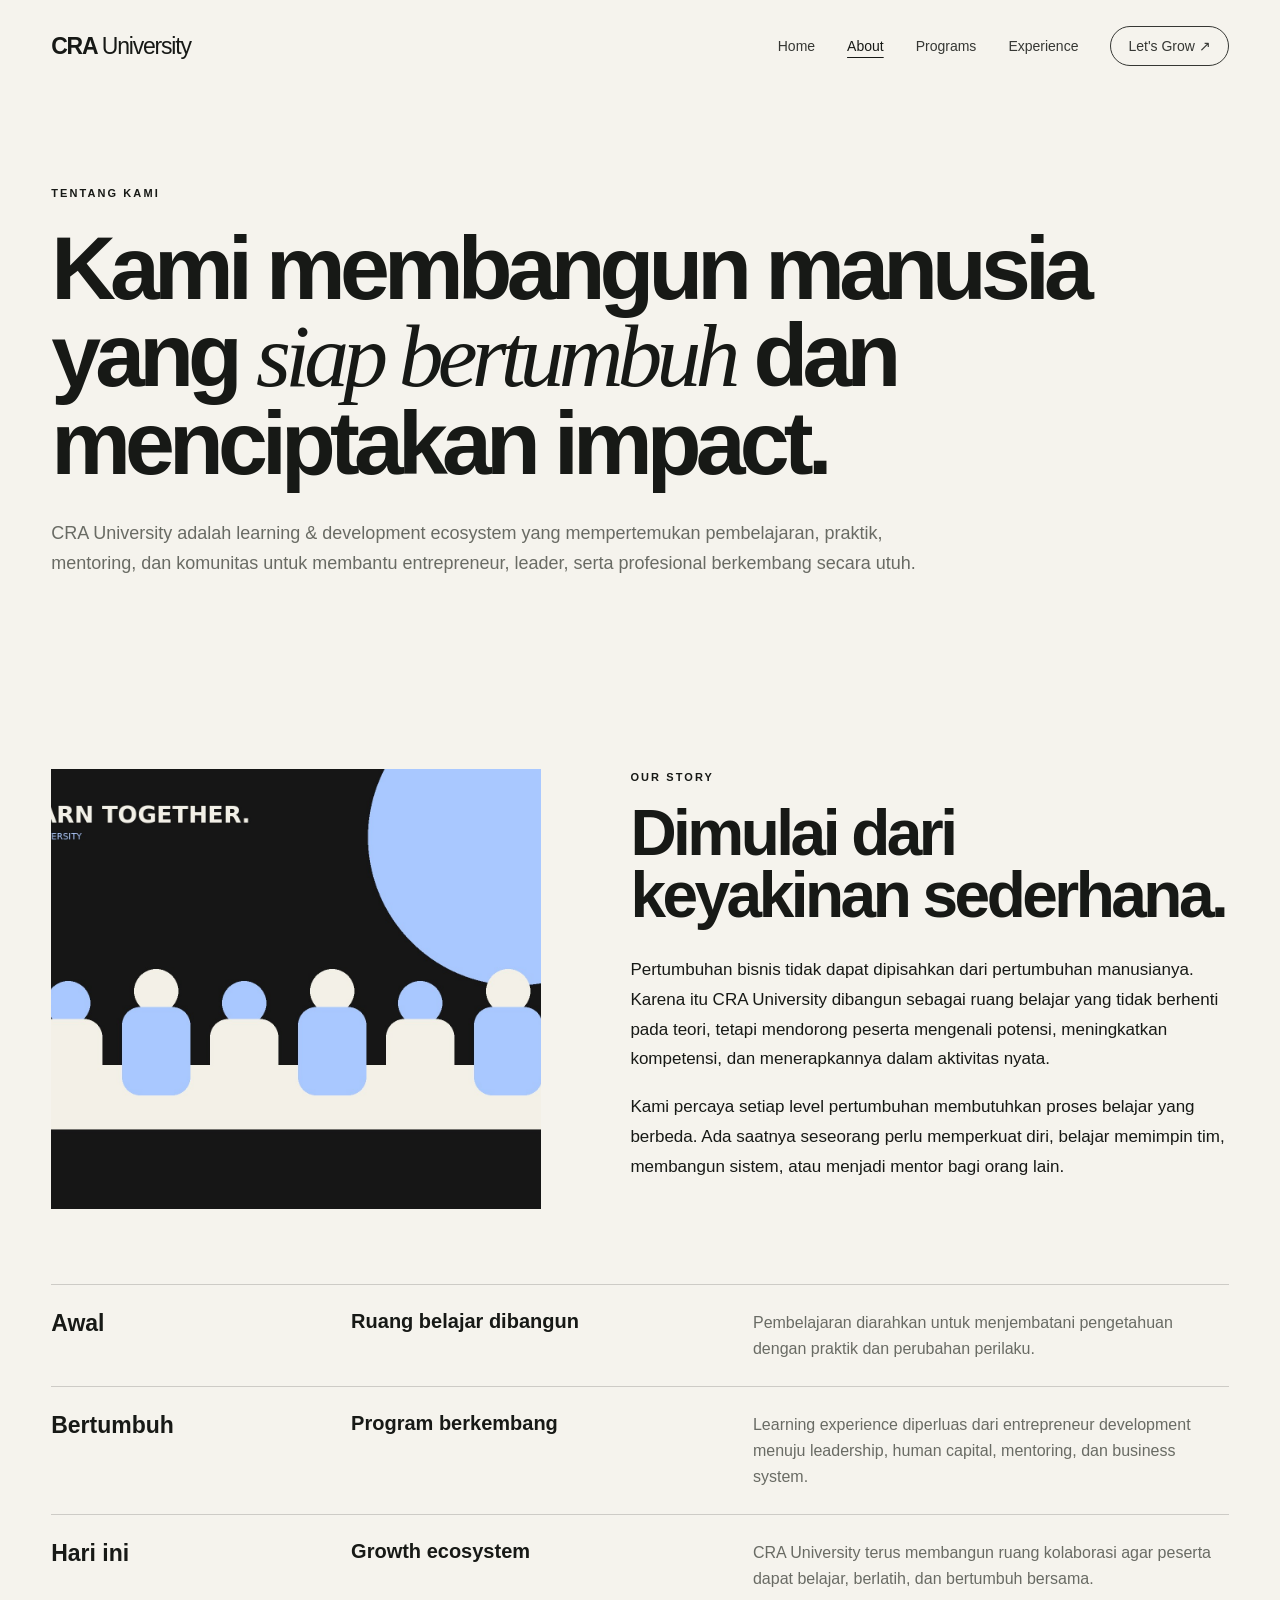
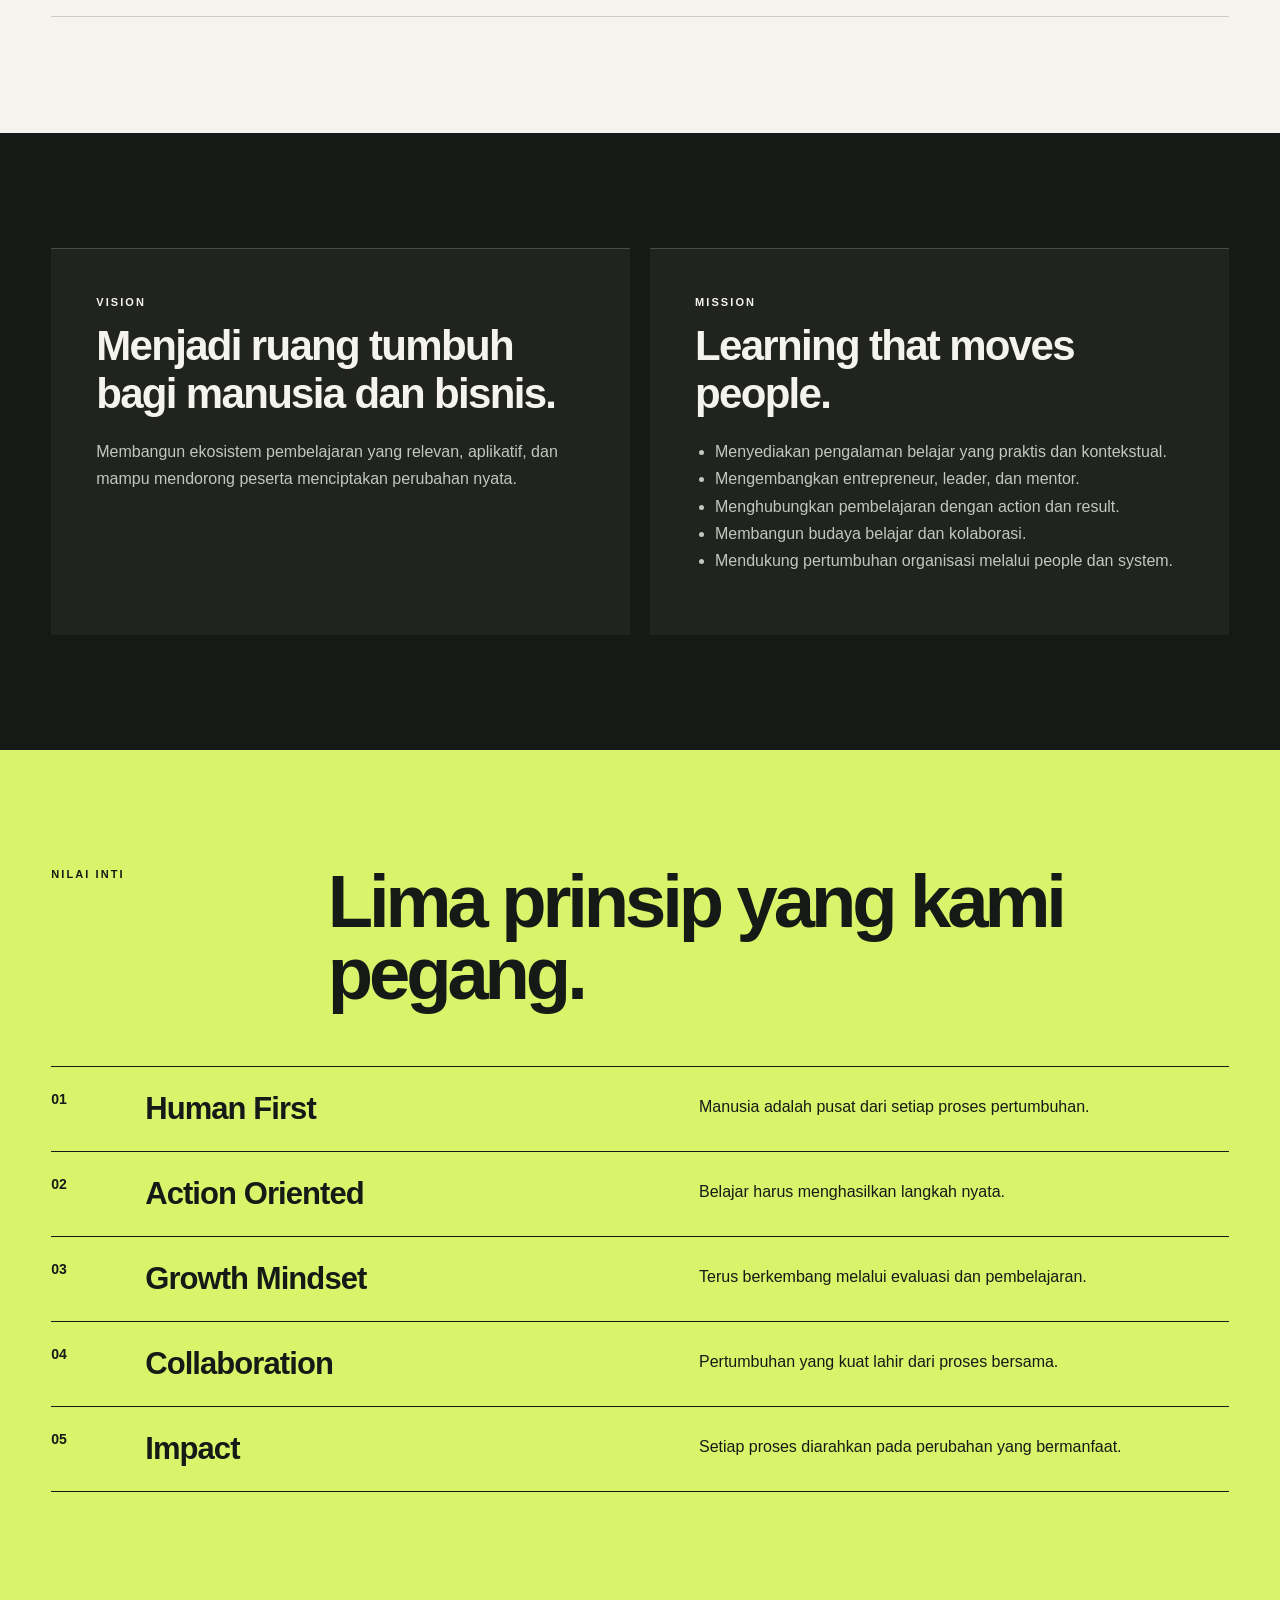
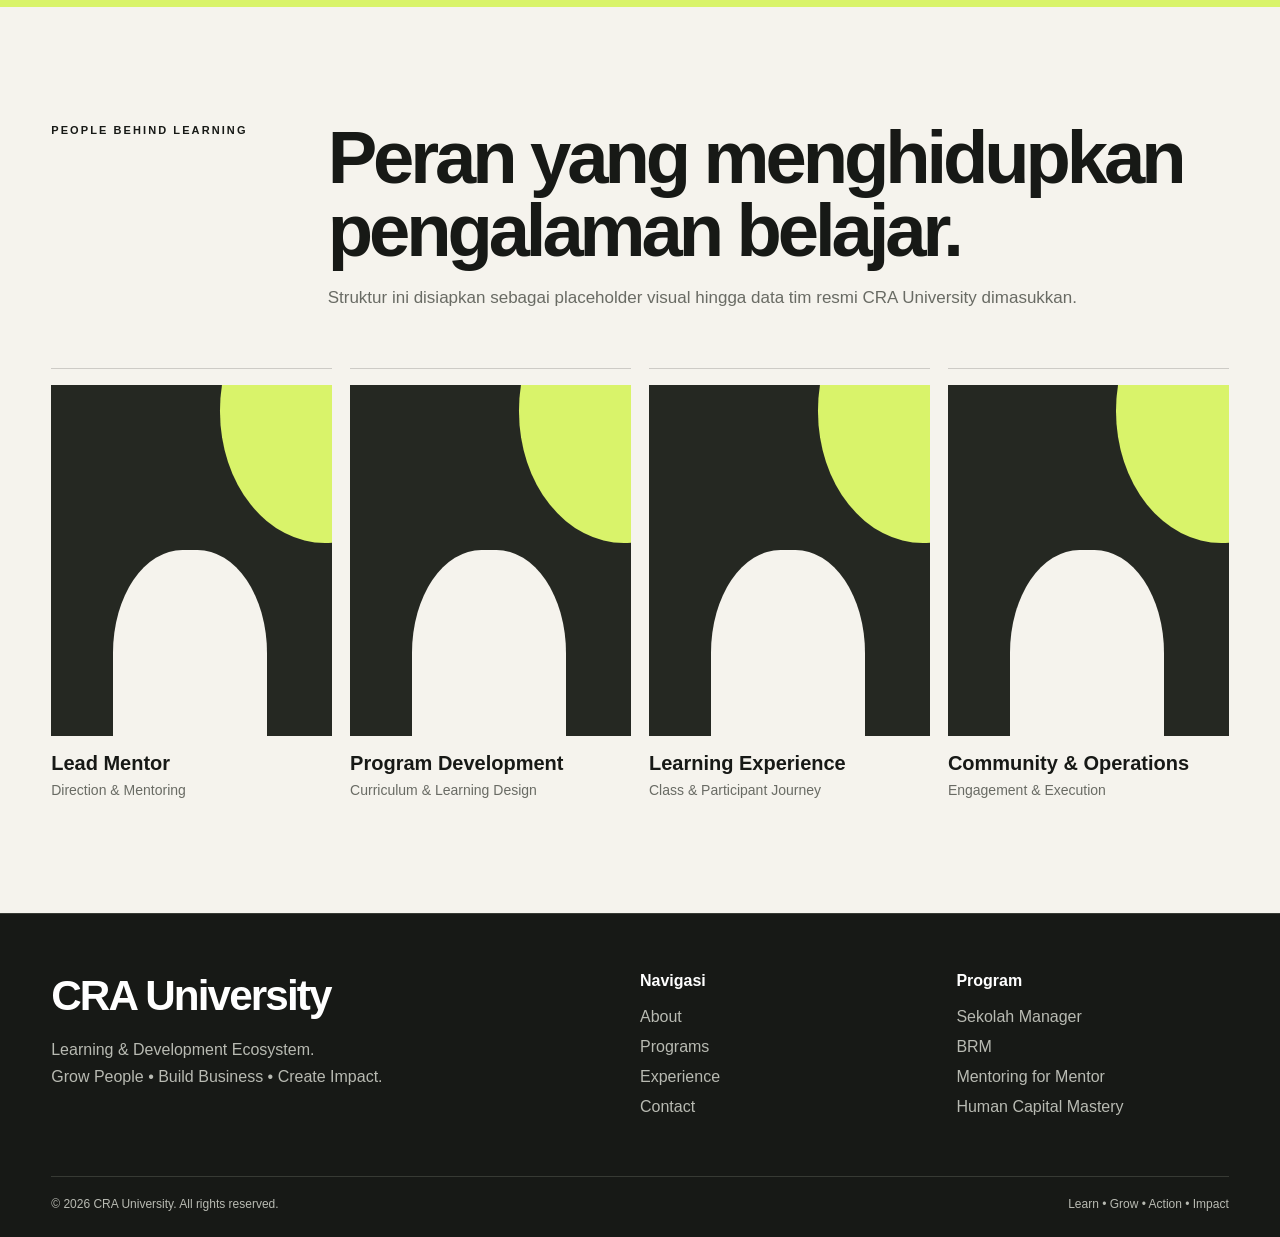
==== about.html @ 1aedbbca "first commit" ====
<!doctype html>
<html lang="id">
  <head>
    <meta charset="utf-8">
    <meta name="viewport" content="width=device-width, initial-scale=1">
    <meta name="description" content="Kenali CRA University, ekosistem pembelajaran dan pengembangan untuk manusia dan bisnis.">
    <meta name="theme-color" content="#f5f3ed">
    <title>About — CRA University</title>
    <link rel="stylesheet" href="css/style.css">
  </head>
  <body>
    <a class="skip-link" href="#main">Lewati ke konten</a>
    <nav class="site-nav dark-text" aria-label="Navigasi utama">
      <div class="wrap nav-inner">
        <a class="logo" href="index.html" aria-label="CRA University, beranda">CRA <span>University</span></a>
        <div class="nav-links" id="primary-navigation">
          <a href="index.html">Home</a>
          <a href="about.html" aria-current="page">About</a>
          <a href="services.html">Programs</a>
          <a href="portfolio.html">Experience</a>
          <a class="nav-cta" href="contact.html">Let's Grow ↗</a>
        </div>
        <button class="hamb" type="button" aria-label="Buka menu" aria-expanded="false" aria-controls="primary-navigation">☰</button>
      </div>
    </nav>

    <header class="page-hero">
      <div class="wrap">
        <div class="kicker">Tentang Kami</div>
        <h1>Kami membangun manusia yang <em>siap bertumbuh</em> dan menciptakan impact.</h1>
        <p>CRA University adalah learning &amp; development ecosystem yang mempertemukan pembelajaran, praktik, mentoring, dan komunitas untuk membantu entrepreneur, leader, serta profesional berkembang secara utuh.</p>
      </div>
    </header>

    <main id="main">
      <section class="section">
        <div class="wrap">
          <div class="story-grid reveal">
            <img src="assets/about-team.jpg" alt="Peserta CRA University belajar dan berkolaborasi" loading="lazy">
            <div class="copy">
              <div class="kicker">Our Story</div>
              <h2 class="display-title">Dimulai dari keyakinan sederhana.</h2>
              <p>Pertumbuhan bisnis tidak dapat dipisahkan dari pertumbuhan manusianya. Karena itu CRA University dibangun sebagai ruang belajar yang tidak berhenti pada teori, tetapi mendorong peserta mengenali potensi, meningkatkan kompetensi, dan menerapkannya dalam aktivitas nyata.</p>
              <p>Kami percaya setiap level pertumbuhan membutuhkan proses belajar yang berbeda. Ada saatnya seseorang perlu memperkuat diri, belajar memimpin tim, membangun sistem, atau menjadi mentor bagi orang lain.</p>
            </div>
          </div>

          <div class="timeline reveal">
            <div class="timeline-row">
              <strong>Awal</strong>
              <h3>Ruang belajar dibangun</h3>
              <p>Pembelajaran diarahkan untuk menjembatani pengetahuan dengan praktik dan perubahan perilaku.</p>
            </div>
            <div class="timeline-row">
              <strong>Bertumbuh</strong>
              <h3>Program berkembang</h3>
              <p>Learning experience diperluas dari entrepreneur development menuju leadership, human capital, mentoring, dan business system.</p>
            </div>
            <div class="timeline-row">
              <strong>Hari ini</strong>
              <h3>Growth ecosystem</h3>
              <p>CRA University terus membangun ruang kolaborasi agar peserta dapat belajar, berlatih, dan bertumbuh bersama.</p>
            </div>
          </div>
        </div>
      </section>

      <section class="section section-dark">
        <div class="wrap">
          <div class="vision-grid reveal">
            <article class="vision-box">
              <div class="kicker">Vision</div>
              <h3>Menjadi ruang tumbuh bagi manusia dan bisnis.</h3>
              <p>Membangun ekosistem pembelajaran yang relevan, aplikatif, dan mampu mendorong peserta menciptakan perubahan nyata.</p>
            </article>
            <article class="vision-box">
              <div class="kicker">Mission</div>
              <h3>Learning that moves people.</h3>
              <ul>
                <li>Menyediakan pengalaman belajar yang praktis dan kontekstual.</li>
                <li>Mengembangkan entrepreneur, leader, dan mentor.</li>
                <li>Menghubungkan pembelajaran dengan action dan result.</li>
                <li>Membangun budaya belajar dan kolaborasi.</li>
                <li>Mendukung pertumbuhan organisasi melalui people dan system.</li>
              </ul>
            </article>
          </div>
        </div>
      </section>

      <section class="section section-lime">
        <div class="wrap">
          <div class="section-head reveal">
            <div class="kicker">Nilai Inti</div>
            <div><h2>Lima prinsip yang kami pegang.</h2></div>
          </div>
          <div class="values-list reveal">
            <div class="value-row"><b>01</b><h3>Human First</h3><p>Manusia adalah pusat dari setiap proses pertumbuhan.</p></div>
            <div class="value-row"><b>02</b><h3>Action Oriented</h3><p>Belajar harus menghasilkan langkah nyata.</p></div>
            <div class="value-row"><b>03</b><h3>Growth Mindset</h3><p>Terus berkembang melalui evaluasi dan pembelajaran.</p></div>
            <div class="value-row"><b>04</b><h3>Collaboration</h3><p>Pertumbuhan yang kuat lahir dari proses bersama.</p></div>
            <div class="value-row"><b>05</b><h3>Impact</h3><p>Setiap proses diarahkan pada perubahan yang bermanfaat.</p></div>
          </div>
        </div>
      </section>

      <section class="section">
        <div class="wrap">
          <div class="section-head reveal">
            <div class="kicker">People Behind Learning</div>
            <div>
              <h2>Peran yang menghidupkan pengalaman belajar.</h2>
              <p>Struktur ini disiapkan sebagai placeholder visual hingga data tim resmi CRA University dimasukkan.</p>
            </div>
          </div>
          <div class="people-grid reveal">
            <article class="person"><div class="person-visual" aria-hidden="true"></div><h3>Lead Mentor</h3><p>Direction &amp; Mentoring</p></article>
            <article class="person"><div class="person-visual" aria-hidden="true"></div><h3>Program Development</h3><p>Curriculum &amp; Learning Design</p></article>
            <article class="person"><div class="person-visual" aria-hidden="true"></div><h3>Learning Experience</h3><p>Class &amp; Participant Journey</p></article>
            <article class="person"><div class="person-visual" aria-hidden="true"></div><h3>Community &amp; Operations</h3><p>Engagement &amp; Execution</p></article>
          </div>
        </div>
      </section>
    </main>

    <footer class="site-footer">
      <div class="wrap">
        <div class="footer-grid">
          <div><div class="footer-brand">CRA University</div><p>Learning &amp; Development Ecosystem.<br>Grow People • Build Business • Create Impact.</p></div>
          <div><div class="footer-title">Navigasi</div><a href="about.html">About</a><a href="services.html">Programs</a><a href="portfolio.html">Experience</a><a href="contact.html">Contact</a></div>
          <div><div class="footer-title">Program</div><a href="services.html">Sekolah Manager</a><a href="services.html">BRM</a><a href="services.html">Mentoring for Mentor</a><a href="services.html">Human Capital Mastery</a></div>
        </div>
        <div class="copyright"><span>© 2026 CRA University. All rights reserved.</span><span>Learn • Grow • Action • Impact</span></div>
      </div>
    </footer>
    <script src="js/script.js"></script>
  </body>
</html>
---- css/style.css ----
:root {
  color-scheme: light;
  --ink: #171916;
  --paper: #f5f3ed;
  --lime: #d9f36a;
  --muted: #696b64;
  --line: rgba(23, 25, 22, 0.18);
  --dark-line: rgba(255, 255, 255, 0.18);
  --content-width: 1400px;
}

* {
  box-sizing: border-box;
}

html {
  scroll-behavior: smooth;
}

body {
  margin: 0;
  overflow-x: hidden;
  background: var(--paper);
  color: var(--ink);
  font-family: Arial, Helvetica, sans-serif;
  -webkit-font-smoothing: antialiased;
}

body,
button,
input,
select,
textarea {
  font-family: Arial, Helvetica, sans-serif;
}

img {
  display: block;
  max-width: 100%;
}

a {
  color: inherit;
}

button,
a,
input,
select,
textarea {
  -webkit-tap-highlight-color: transparent;
}

a:focus-visible,
button:focus-visible,
input:focus-visible,
select:focus-visible,
textarea:focus-visible {
  outline: 3px solid #8a9e27;
  outline-offset: 4px;
}

.skip-link {
  position: fixed;
  z-index: 100;
  top: 12px;
  left: 12px;
  padding: 12px 16px;
  transform: translateY(-160%);
  border-radius: 4px;
  background: var(--lime);
  color: var(--ink);
  font-weight: 700;
}

.skip-link:focus {
  transform: translateY(0);
}

.wrap {
  width: min(92vw, var(--content-width));
  margin-inline: auto;
}

.site-nav {
  position: absolute;
  z-index: 50;
  inset: 0 0 auto;
  padding: 26px 0;
  color: #fff;
}

.site-nav.dark-text {
  color: var(--ink);
}

.nav-inner,
.nav-links {
  display: flex;
  align-items: center;
}

.nav-inner {
  justify-content: space-between;
  gap: 24px;
}

.logo {
  flex: 0 0 auto;
  font-size: 23px;
  font-weight: 800;
  letter-spacing: -1.2px;
  text-decoration: none;
}

.logo span {
  font-weight: 400;
}

.nav-links {
  gap: clamp(18px, 2.5vw, 34px);
  font-size: 14px;
}

.nav-links a {
  text-decoration: none;
  opacity: 0.86;
  transition: opacity 160ms ease;
}

.nav-links a:hover,
.nav-links a[aria-current="page"] {
  opacity: 1;
}

.nav-links a[aria-current="page"]:not(.nav-cta) {
  text-decoration: underline;
  text-underline-offset: 6px;
}

.nav-cta {
  padding: 11px 17px;
  border: 1px solid currentColor;
  border-radius: 999px;
}

.hamb {
  display: none;
  width: 44px;
  height: 44px;
  border: 1px solid currentColor;
  border-radius: 50%;
  background: transparent;
  color: inherit;
  font-size: 22px;
  cursor: pointer;
}

.hero {
  position: relative;
  display: flex;
  min-height: min(850px, 100svh);
  align-items: flex-end;
  overflow: hidden;
  background: #20231e;
  color: #fff;
}

.hero-bg {
  position: absolute;
  inset: 0;
  width: 100%;
  height: 100%;
  object-fit: cover;
  object-position: center;
}

.hero::after {
  position: absolute;
  inset: 0;
  background: linear-gradient(90deg, rgba(10, 12, 10, 0.78), rgba(10, 12, 10, 0.36) 58%, rgba(10, 12, 10, 0.1)),
    linear-gradient(0deg, rgba(10, 12, 10, 0.48), transparent 65%);
  content: "";
}

.hero-content {
  position: relative;
  z-index: 1;
  width: 100%;
  padding-inline: clamp(20px, 4vw, 64px);
  padding-block: 170px 72px;
}

.kicker {
  font-size: 11px;
  font-weight: 700;
  letter-spacing: 0.19em;
  line-height: 1.5;
  text-transform: uppercase;
}

.hero h1,
.page-hero h1 {
  max-width: 1120px;
  margin: 23px 0 30px;
  font-size: clamp(58px, 8.4vw, 124px);
  letter-spacing: -0.065em;
  line-height: 0.91;
}

.hero h1 em,
.page-hero h1 em,
.cta h2 em {
  font-family: Georgia, "Times New Roman", serif;
  font-weight: 400;
}

.hero-bottom {
  display: flex;
  align-items: flex-end;
  justify-content: space-between;
  gap: 42px;
}

.hero-bottom p {
  max-width: 590px;
  margin: 0;
  color: rgba(255, 255, 255, 0.84);
  font-size: 17px;
  line-height: 1.7;
}

.btns {
  display: flex;
  flex-wrap: wrap;
  gap: 11px;
}

.btn {
  display: inline-flex;
  min-height: 48px;
  align-items: center;
  justify-content: center;
  gap: 8px;
  padding: 12px 19px;
  border: 1px solid transparent;
  border-radius: 999px;
  font-size: 13px;
  font-weight: 700;
  text-decoration: none;
  transition: background 160ms ease, color 160ms ease, transform 160ms ease;
}

.btn:hover {
  transform: translateY(-2px);
}

.btn-light {
  background: var(--paper);
  color: var(--ink);
}

.btn-light:hover {
  background: var(--lime);
}

.btn-outline {
  border-color: currentColor;
  color: inherit;
}

.btn-outline:hover {
  background: rgba(255, 255, 255, 0.12);
}

.ticker {
  overflow: hidden;
  padding: 15px 0;
  background: var(--lime);
  font-weight: 800;
  letter-spacing: 0.03em;
  white-space: nowrap;
}

.ticker-track {
  display: inline-block;
  animation: ticker 32s linear infinite;
}

@keyframes ticker {
  to {
    transform: translateX(-50%);
  }
}

.section {
  padding-block: clamp(76px, 9vw, 120px);
}

.section-dark {
  background: var(--ink);
  color: var(--paper);
}

.section-lime {
  background: var(--lime);
}

.section-head {
  display: grid;
  grid-template-columns: minmax(170px, 0.6fr) minmax(0, 2.4fr);
  gap: clamp(24px, 4vw, 56px);
  margin-bottom: 55px;
}

.section-actions {
  margin-top: 32px;
}

.section-head h2,
.display-title {
  margin: 0;
  font-size: clamp(42px, 5.8vw, 78px);
  letter-spacing: -0.055em;
  line-height: 0.98;
}

.section-head p {
  max-width: 800px;
  margin: 16px 0 0;
  color: var(--muted);
  font-size: 17px;
  line-height: 1.7;
}

.section-dark .section-head p {
  color: #b8bab2;
}

.stats-grid {
  display: grid;
  grid-template-columns: 1.2fr repeat(4, 1fr);
  border-top: 1px solid var(--line);
}

.stat {
  min-height: 142px;
  padding: 25px 18px 12px 0;
  border-right: 1px solid var(--line);
}

.stat:not(:first-child) {
  padding-left: 22px;
}

.stat:last-child {
  border-right: 0;
}

.stat strong {
  font-size: clamp(38px, 4.4vw, 58px);
  letter-spacing: -0.06em;
}

.stat small {
  display: block;
  margin-top: 12px;
  font-size: 10px;
  letter-spacing: 0.12em;
  line-height: 1.5;
  text-transform: uppercase;
}

.quote {
  padding-block: clamp(78px, 10vw, 130px);
}

.quote blockquote {
  max-width: 1120px;
  margin: 0;
  font-size: clamp(35px, 5vw, 72px);
  letter-spacing: -0.045em;
  line-height: 1.05;
}

.quote cite {
  display: block;
  margin-top: 25px;
  color: var(--muted);
  font-size: 14px;
  font-style: normal;
}

.service-list {
  border-top: 1px solid var(--dark-line);
}

.service-row {
  display: grid;
  grid-template-columns: 60px minmax(230px, 1.3fr) minmax(220px, 1fr) 38px;
  align-items: center;
  gap: 20px;
  padding: 25px 0;
  border-bottom: 1px solid var(--dark-line);
  transition: padding 180ms ease, background 180ms ease;
}

.service-row:hover {
  padding-inline: 12px;
  background: rgba(255, 255, 255, 0.035);
}

.service-row .num,
.service-row p {
  color: #a9aaa3;
}

.service-row h3 {
  margin: 0;
  font-size: clamp(19px, 2.2vw, 27px);
  letter-spacing: -0.025em;
}

.service-row p {
  margin: 0;
  font-size: 14px;
  line-height: 1.6;
}

.arrow {
  justify-self: end;
  font-size: 24px;
}

.card-grid,
.portfolio-grid {
  display: grid;
  grid-template-columns: repeat(3, minmax(0, 1fr));
  gap: 20px;
}

.portfolio-grid {
  display: flex;
  flex-wrap: wrap;
  justify-content: center;
}

.portfolio-grid .portfolio-item {
  flex: 0 1 calc((100% - 40px) / 3);
}

.project-card {
  position: relative;
  min-height: 420px;
  aspect-ratio: 0.82;
  overflow: hidden;
  background: #292d27;
  color: #fff;
  text-decoration: none;
}

.project-card img {
  width: 100%;
  height: 100%;
  object-fit: cover;
  transition: transform 500ms ease;
}

.project-card:hover img {
  transform: scale(1.045);
}

.project-card::after {
  position: absolute;
  inset: 0;
  background: linear-gradient(transparent 40%, rgba(0, 0, 0, 0.78));
  content: "";
}

.card-copy {
  position: absolute;
  z-index: 1;
  right: 24px;
  bottom: 25px;
  left: 24px;
}

.card-copy small {
  letter-spacing: 0.13em;
  text-transform: uppercase;
}

.card-copy h3 {
  margin: 8px 0 0;
  font-size: clamp(23px, 2.5vw, 30px);
  letter-spacing: -0.03em;
}

.values-list {
  border-top: 1px solid currentColor;
}

.value-row {
  display: grid;
  grid-template-columns: 70px 1fr 1fr;
  gap: 24px;
  padding: 24px 0;
  border-bottom: 1px solid currentColor;
}

.value-row b {
  font-size: 14px;
}

.value-row h3 {
  margin: 0;
  font-size: clamp(22px, 2.6vw, 31px);
  letter-spacing: -0.03em;
}

.value-row p {
  margin: 3px 0 0;
  line-height: 1.6;
}

.cta {
  padding-block: clamp(85px, 10vw, 130px);
  background: var(--ink);
  color: #fff;
}

.cta h2 {
  margin: 17px 0 42px;
  font-size: clamp(60px, 9vw, 130px);
  letter-spacing: -0.065em;
  line-height: 0.87;
}

.site-footer {
  padding: 58px 0 26px;
  border-top: 1px solid #373a34;
  background: var(--ink);
  color: #b8bab2;
}

.footer-grid {
  display: grid;
  grid-template-columns: 2fr 1fr 1fr;
  gap: 44px;
}

.footer-brand {
  color: #fff;
  font-size: clamp(30px, 3.3vw, 43px);
  font-weight: 800;
  letter-spacing: -0.045em;
}

.footer-grid p {
  line-height: 1.7;
}

.site-footer a {
  display: block;
  width: fit-content;
  margin: 12px 0;
  text-decoration: none;
}

.site-footer a:hover {
  color: #fff;
}

.footer-title {
  margin-bottom: 18px;
  color: #fff;
  font-weight: 700;
}

.copyright {
  display: flex;
  justify-content: space-between;
  gap: 20px;
  margin-top: 48px;
  padding-top: 20px;
  border-top: 1px solid #373a34;
  font-size: 12px;
}

.page-hero {
  padding: 185px 0 75px;
  background: var(--paper);
}

.page-hero h1 {
  max-width: 1180px;
  color: var(--ink);
  font-size: clamp(52px, 7vw, 98px);
  line-height: 0.98;
}

.page-hero p {
  max-width: 900px;
  margin: 0;
  color: var(--muted);
  font-size: 18px;
  line-height: 1.7;
}

.story-grid {
  display: grid;
  grid-template-columns: minmax(0, 0.9fr) minmax(0, 1.1fr);
  align-items: stretch;
  gap: clamp(38px, 7vw, 90px);
}

.story-grid img {
  width: 100%;
  height: 100%;
  min-height: 440px;
  max-height: 620px;
  object-fit: cover;
}

.story-grid .copy .display-title {
  margin: 16px 0 28px;
  font-size: clamp(38px, 5vw, 64px);
}

.story-grid .copy p {
  margin: 0 0 18px;
  font-size: 17px;
  line-height: 1.75;
}

.timeline {
  margin-top: 75px;
  border-top: 1px solid var(--line);
}

.timeline-row {
  display: grid;
  grid-template-columns: 0.8fr 1.1fr 1.4fr;
  gap: 28px;
  padding: 25px 0;
  border-bottom: 1px solid var(--line);
}

.timeline-row strong {
  font-size: 23px;
}

.timeline-row h3 {
  margin: 0;
  font-size: 20px;
}

.timeline-row p {
  margin: 0;
  color: var(--muted);
  line-height: 1.6;
}

.vision-grid {
  display: grid;
  grid-template-columns: repeat(2, minmax(0, 1fr));
  gap: 20px;
}

.vision-box {
  padding: clamp(28px, 4vw, 45px);
  border-top: 1px solid var(--dark-line);
  background: #20231e;
}

.vision-box h3 {
  margin: 12px 0 20px;
  font-size: clamp(29px, 3.4vw, 42px);
  letter-spacing: -0.04em;
}

.vision-box p,
.vision-box li {
  color: #c4c7be;
  font-size: 16px;
  line-height: 1.7;
}

.vision-box ul {
  padding-left: 20px;
}

.people-grid {
  display: grid;
  grid-template-columns: repeat(4, minmax(0, 1fr));
  gap: 18px;
}

.person {
  padding-top: 16px;
  border-top: 1px solid var(--line);
}

.person-visual {
  position: relative;
  overflow: hidden;
  aspect-ratio: 4 / 5;
  margin-bottom: 16px;
  background: #252822;
}

.person-visual::before {
  position: absolute;
  top: -30%;
  right: -35%;
  width: 75%;
  height: 75%;
  border-radius: 50%;
  background: var(--lime);
  content: "";
}

.person-visual::after {
  position: absolute;
  bottom: -12%;
  left: 22%;
  width: 55%;
  height: 65%;
  border-radius: 45% 45% 10% 10%;
  background: var(--paper);
  content: "";
}

.person h3 {
  margin: 0 0 7px;
  font-size: 20px;
}

.person p {
  margin: 0;
  color: var(--muted);
  font-size: 14px;
}

.service-detail-list {
  border-top: 1px solid var(--line);
}

.service-detail {
  display: grid;
  grid-template-columns: 82px minmax(0, 1fr) minmax(0, 1.1fr);
  gap: 26px;
  padding: 42px 0;
  border-bottom: 1px solid var(--line);
}

.service-detail .index {
  color: var(--muted);
  font-size: 13px;
}

.service-detail h2 {
  margin: 0;
  font-size: clamp(27px, 3.5vw, 42px);
  letter-spacing: -0.04em;
  line-height: 1.05;
}

.service-detail p {
  margin: 0 0 18px;
  color: var(--muted);
  font-size: 16px;
  line-height: 1.7;
}

.tags {
  display: flex;
  flex-wrap: wrap;
  gap: 7px;
}

.tag {
  padding: 7px 10px;
  border: 1px solid var(--line);
  border-radius: 999px;
  font-size: 10px;
  letter-spacing: 0.08em;
  text-transform: uppercase;
}

.process-grid {
  display: grid;
  grid-template-columns: repeat(4, minmax(0, 1fr));
  border-top: 1px solid var(--dark-line);
}

.process {
  padding: 26px 22px 28px 0;
  border-right: 1px solid var(--dark-line);
}

.process:not(:first-child) {
  padding-left: 22px;
}

.process:last-child {
  border-right: 0;
}

.process strong {
  font-size: 38px;
  letter-spacing: -0.06em;
}

.process h3 {
  margin: 18px 0 8px;
  font-size: 22px;
}

.process p {
  margin: 0;
  color: #b8bab2;
  line-height: 1.6;
}

.filters {
  display: flex;
  flex-wrap: wrap;
  gap: 9px;
  margin: 0 0 38px;
}

.filter-btn {
  padding: 10px 15px;
  border: 1px solid var(--line);
  border-radius: 999px;
  background: transparent;
  color: var(--ink);
  cursor: pointer;
  font-size: 13px;
  transition: background 150ms ease, color 150ms ease;
}

.filter-btn:hover,
.filter-btn.active {
  background: var(--ink);
  color: #fff;
}

.portfolio-item {
  min-width: 0;
  margin-bottom: 0;
}

.portfolio-item[hidden] {
  display: none;
}

.portfolio-item img {
  width: 100%;
  aspect-ratio: 4 / 3;
  object-fit: cover;
}

.portfolio-item .meta {
  margin: 13px 0 7px;
  color: var(--muted);
  font-size: 10px;
  letter-spacing: 0.13em;
  text-transform: uppercase;
}

.portfolio-item h2,
.portfolio-item h3 {
  margin: 0;
  font-size: 22px;
  letter-spacing: -0.025em;
}

.portfolio-item p {
  margin: 7px 0 0;
  color: var(--muted);
  font-size: 14px;
}

.contact-grid {
  display: grid;
  grid-template-columns: minmax(0, 0.85fr) minmax(0, 1.15fr);
  align-items: start;
  gap: clamp(38px, 7vw, 85px);
}

.contact-grid > div > .display-title {
  margin: 16px 0 32px;
  font-size: clamp(38px, 5vw, 64px);
}

.contact-info {
  border-top: 1px solid var(--line);
}

.info-row {
  padding: 20px 0;
  border-bottom: 1px solid var(--line);
}

.info-row h3 {
  margin: 0 0 7px;
  font-size: 11px;
  font-weight: 700;
  letter-spacing: 0.12em;
  text-transform: uppercase;
}

.info-row h4 {
  margin: 0 0 7px;
  font-size: 11px;
  letter-spacing: 0.12em;
  text-transform: uppercase;
}

.info-row p {
  margin: 0;
  font-size: 17px;
  line-height: 1.55;
}

.info-row small {
  color: var(--muted);
  font-size: 13px;
}

.form {
  padding: clamp(24px, 4vw, 38px);
  background: #ebe9e1;
}

.form h2,
.form h3 {
  margin: 12px 0 28px;
  font-size: clamp(25px, 3vw, 34px);
  letter-spacing: -0.035em;
}

.field {
  margin-bottom: 19px;
}

.field label {
  display: block;
  margin-bottom: 7px;
  font-size: 10px;
  font-weight: 700;
  letter-spacing: 0.12em;
  text-transform: uppercase;
}

.field input,
.field select,
.field textarea {
  width: 100%;
  min-height: 44px;
  padding: 11px 0;
  border: 0;
  border-bottom: 1px solid #9b9d95;
  border-radius: 0;
  background: transparent;
  color: var(--ink);
  font: inherit;
}

.field input::placeholder,
.field textarea::placeholder {
  color: #777970;
}

.field textarea {
  min-height: 105px;
  resize: vertical;
}

.form button[type="submit"] {
  min-height: 46px;
  padding: 12px 19px;
  border: 0;
  border-radius: 999px;
  background: var(--ink);
  color: #fff;
  font-weight: 700;
  cursor: pointer;
}

.form button[type="submit"]:hover {
  background: #343830;
}

.notice {
  margin-top: 14px;
  color: var(--muted);
  font-size: 13px;
  line-height: 1.5;
}

.reveal {
  transform: translateY(20px);
  transition: opacity 650ms ease, transform 650ms ease;
}

.js .reveal {
  opacity: 0;
}

.js .reveal.on {
  opacity: 1;
  transform: none;
}

@media (max-width: 900px) {
  .wrap {
    width: min(88vw, var(--content-width));
  }

  .site-nav {
    position: fixed;
    top: 0;
    right: 0;
    left: 0;
    z-index: 60;
    padding: 14px 0;
    background: rgba(22, 24, 21, 0.38);
    backdrop-filter: blur(10px);
    -webkit-backdrop-filter: blur(10px);
  }

  .site-nav.dark-text {
    background: rgba(245, 243, 237, 0.8);
  }

  .nav-links {
    gap: 18px;
    transition: opacity 180ms ease, transform 180ms ease;
  }

  .nav-links a:not(.nav-cta) {
    display: none;
  }

  .hamb {
    display: block;
  }

  body:not(.menu-open) .nav-links {
    opacity: 0;
    pointer-events: none;
  }

  body.menu-open {
    overflow: hidden;
  }

  body.menu-open .nav-links {
    position: fixed;
    z-index: 80;
    inset: 0;
    display: flex;
    flex-direction: column;
    align-items: flex-start;
    justify-content: center;
    gap: 22px;
    padding: 10vw;
    background: rgba(15, 17, 14, 0.98);
    color: #fff;
    font-size: clamp(26px, 6vw, 38px);
    opacity: 1;
    transform: translateY(0);
  }

  body.menu-open .nav-links a {
    display: block;
  }

  body.menu-open .nav-cta {
    display: inline-flex;
    font-size: 15px;
  }

  body.menu-open .hamb {
    position: fixed;
    z-index: 90;
    top: 16px;
    right: 6vw;
    border-color: rgba(255, 255, 255, 0.55);
    color: #fff;
  }

  .hero {
    min-height: 760px;
    min-height: min(800px, 100svh);
  }

  .hero-bottom,
  .story-grid,
  .contact-grid {
    grid-template-columns: 1fr;
  }

  .hero-bottom {
    display: grid;
    gap: 24px;
  }

  .section-head {
    grid-template-columns: 1fr;
    gap: 17px;
    margin-bottom: 40px;
  }

  .stats-grid {
    grid-template-columns: repeat(4, minmax(0, 1fr));
  }

  .stat:first-child {
    grid-column: 1 / -1;
    min-height: auto;
    border-right: 0;
  }

  .stat:nth-child(2) {
    padding-left: 0;
  }

  .service-row {
    grid-template-columns: 42px minmax(0, 1fr) 30px;
    gap: 12px;
  }

  .service-row p {
    display: none;
  }

  .card-grid,
  .portfolio-grid {
    grid-template-columns: repeat(2, minmax(0, 1fr));
  }

  .portfolio-grid .portfolio-item {
    flex-basis: calc((100% - 20px) / 2);
  }

  .project-card {
    min-height: 340px;
  }

  .value-row {
    grid-template-columns: 42px minmax(0, 1fr);
    gap: 15px;
  }

  .value-row p {
    grid-column: 2;
  }

  .story-grid {
    display: grid;
    gap: 34px;
  }

  .story-grid img {
    min-height: 0;
    max-height: 480px;
  }

  .service-detail {
    grid-template-columns: 72px minmax(0, 1fr);
    gap: 15px 20px;
  }

  .service-detail > div:last-child {
    grid-column: 2;
  }

  .process-grid {
    grid-template-columns: repeat(2, minmax(0, 1fr));
  }

  .process:nth-child(2) {
    border-right: 0;
  }

  .process:nth-child(3) {
    padding-left: 0;
  }

  .people-grid {
    grid-template-columns: repeat(2, minmax(0, 1fr));
  }

  .contact-grid {
    display: grid;
  }
}

@media (max-width: 600px) {
  .wrap {
    width: min(88vw, var(--content-width));
  }

  .logo {
    font-size: 21px;
  }

  .hero-content {
    padding-inline: 0;
    padding-block: 135px 42px;
  }

  .hero h1 {
    margin-block: 20px 24px;
    font-size: clamp(52px, 15vw, 76px);
  }

  .hero-bottom p,
  .page-hero p {
    font-size: 16px;
  }

  .btns {
    align-items: stretch;
  }

  .btn {
    min-height: 46px;
    padding-inline: 15px;
    font-size: 12px;
  }

  .section {
    padding-block: 72px;
  }

  .section-head h2,
  .display-title {
    font-size: clamp(39px, 11vw, 58px);
  }

  .section-head p {
    font-size: 15px;
  }

  .stats-grid {
    grid-template-columns: repeat(2, minmax(0, 1fr));
  }

  .stat {
    min-height: 120px;
    padding: 20px 12px 10px 0;
  }

  .stat:not(:first-child) {
    padding-left: 14px;
  }

  .stat:nth-child(2),
  .stat:nth-child(4) {
    padding-left: 0;
  }

  .stat:nth-child(3) {
    border-right: 0;
  }

  .stat strong {
    font-size: 42px;
  }

  .quote {
    padding-block: 72px;
  }

  .quote blockquote {
    font-size: clamp(34px, 10vw, 49px);
  }

  .service-row {
    grid-template-columns: 32px minmax(0, 1fr) 24px;
    padding-block: 20px;
  }

  .service-row h3 {
    font-size: 18px;
  }

  .card-grid,
  .portfolio-grid,
  .vision-grid,
  .people-grid,
  .process-grid {
    grid-template-columns: 1fr;
  }

  .portfolio-grid .portfolio-item {
    flex-basis: 100%;
  }

  .project-card {
    min-height: 0;
    aspect-ratio: 0.95;
  }

  .value-row {
    padding-block: 20px;
  }

  .value-row h3 {
    font-size: 22px;
  }

  .value-row p {
    font-size: 14px;
  }

  .cta {
    padding-block: 82px;
  }

  .cta h2 {
    margin-bottom: 34px;
    font-size: clamp(57px, 15vw, 82px);
  }

  .footer-grid {
    grid-template-columns: 1fr 1fr;
    gap: 28px 20px;
  }

  .footer-grid > div:first-child {
    grid-column: 1 / -1;
  }

  .copyright {
    display: grid;
    gap: 8px;
    margin-top: 32px;
  }

  .site-nav {
    padding: 12px 0;
  }

  .page-hero {
    padding: 142px 0 54px;
  }

  .page-hero h1 {
    margin-block: 18px 20px;
    font-size: clamp(44px, 12.5vw, 68px);
  }

  .story-grid .copy .display-title,
  .contact-grid > div > .display-title {
    font-size: clamp(38px, 10vw, 54px);
  }

  .timeline {
    margin-top: 50px;
  }

  .timeline-row {
    grid-template-columns: 1fr;
    gap: 8px;
    padding-block: 20px;
  }

  .vision-box {
    padding: 25px;
  }

  .service-detail {
    grid-template-columns: 1fr;
    gap: 12px;
    padding-block: 30px;
  }

  .service-detail > div:last-child {
    grid-column: auto;
  }

  .process,
  .process:not(:first-child),
  .process:nth-child(3) {
    padding: 20px 0;
    border-right: 0;
    border-bottom: 1px solid var(--dark-line);
  }

  .process:last-child {
    border-bottom: 0;
  }

  .filters {
    gap: 7px;
    margin-bottom: 28px;
  }

  .filter-btn {
    padding: 9px 12px;
    font-size: 12px;
  }
}

@media (prefers-reduced-motion: reduce) {
  *,
  *::before,
  *::after {
    scroll-behavior: auto !important;
    animation-duration: 0.01ms !important;
    animation-iteration-count: 1 !important;
    transition-duration: 0.01ms !important;
  }

  .reveal {
    opacity: 1;
    transform: none;
  }

  .js .reveal {
    opacity: 1;
  }
}
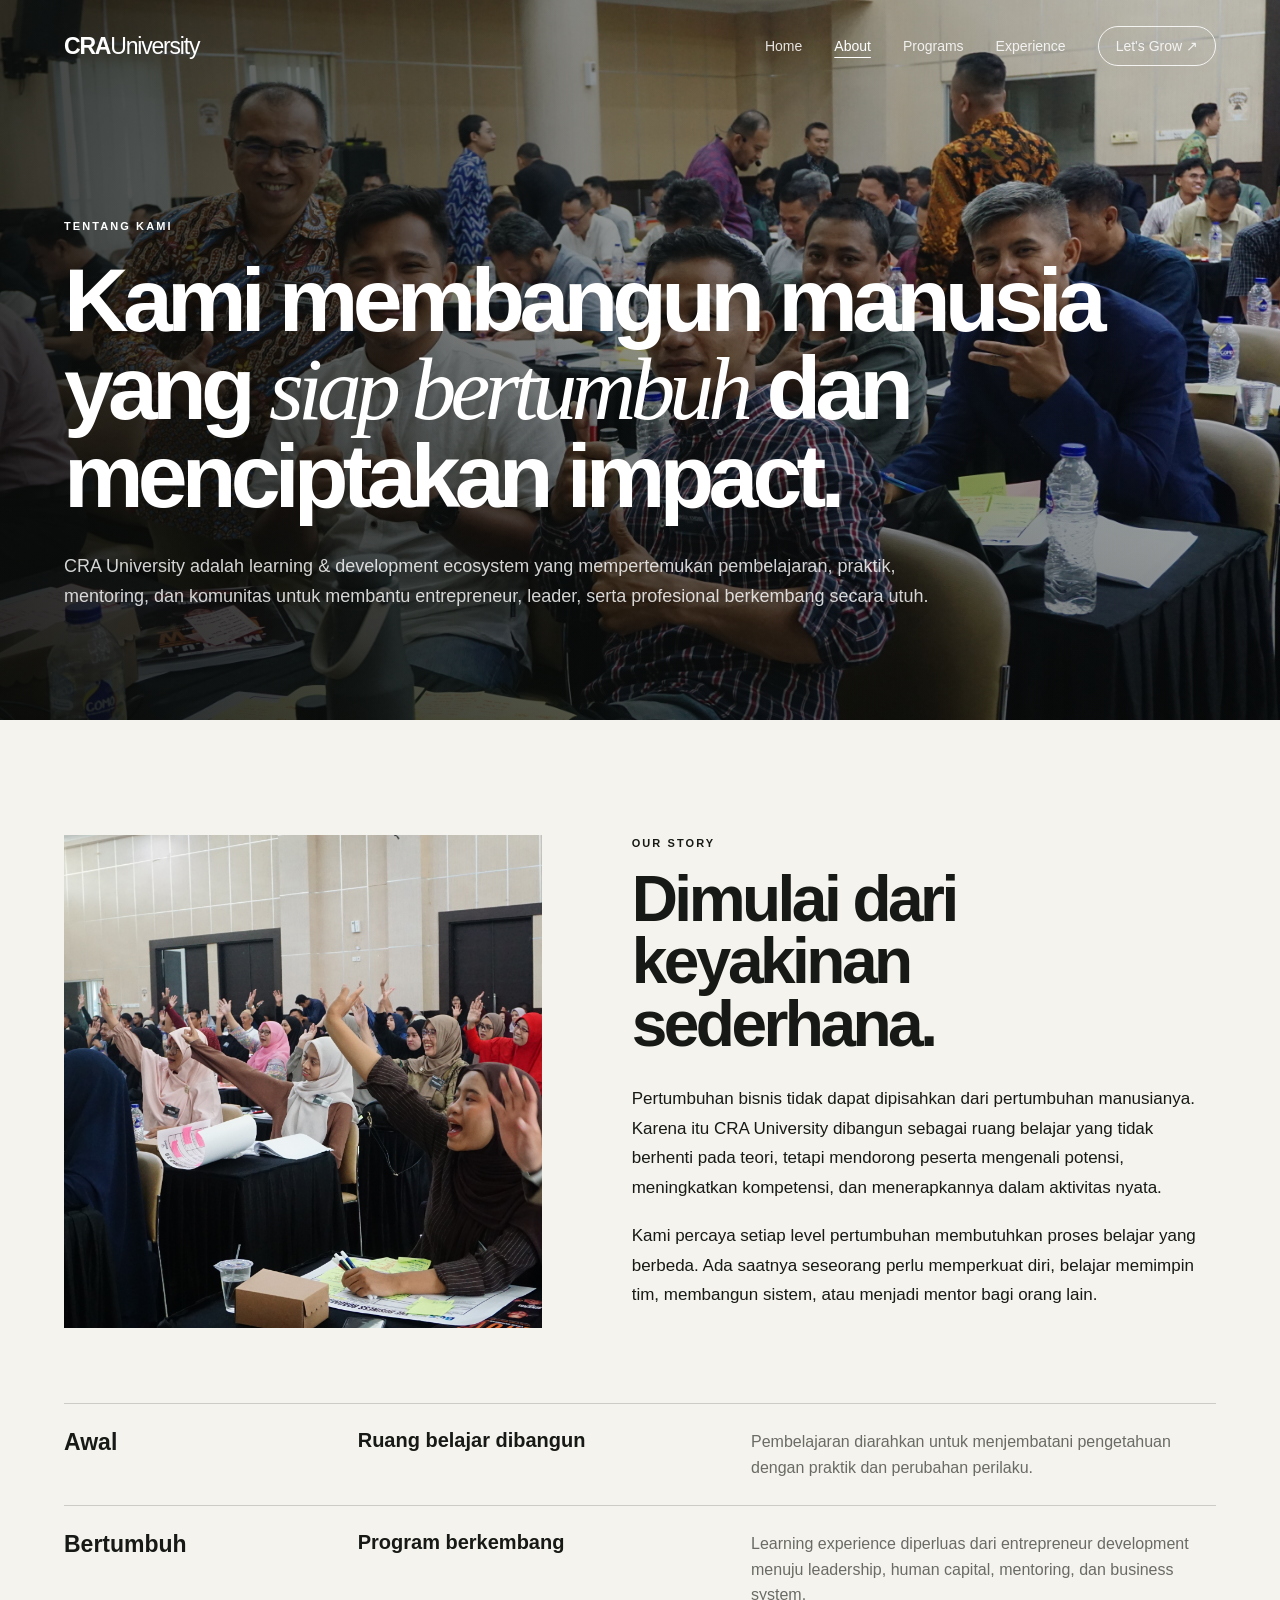
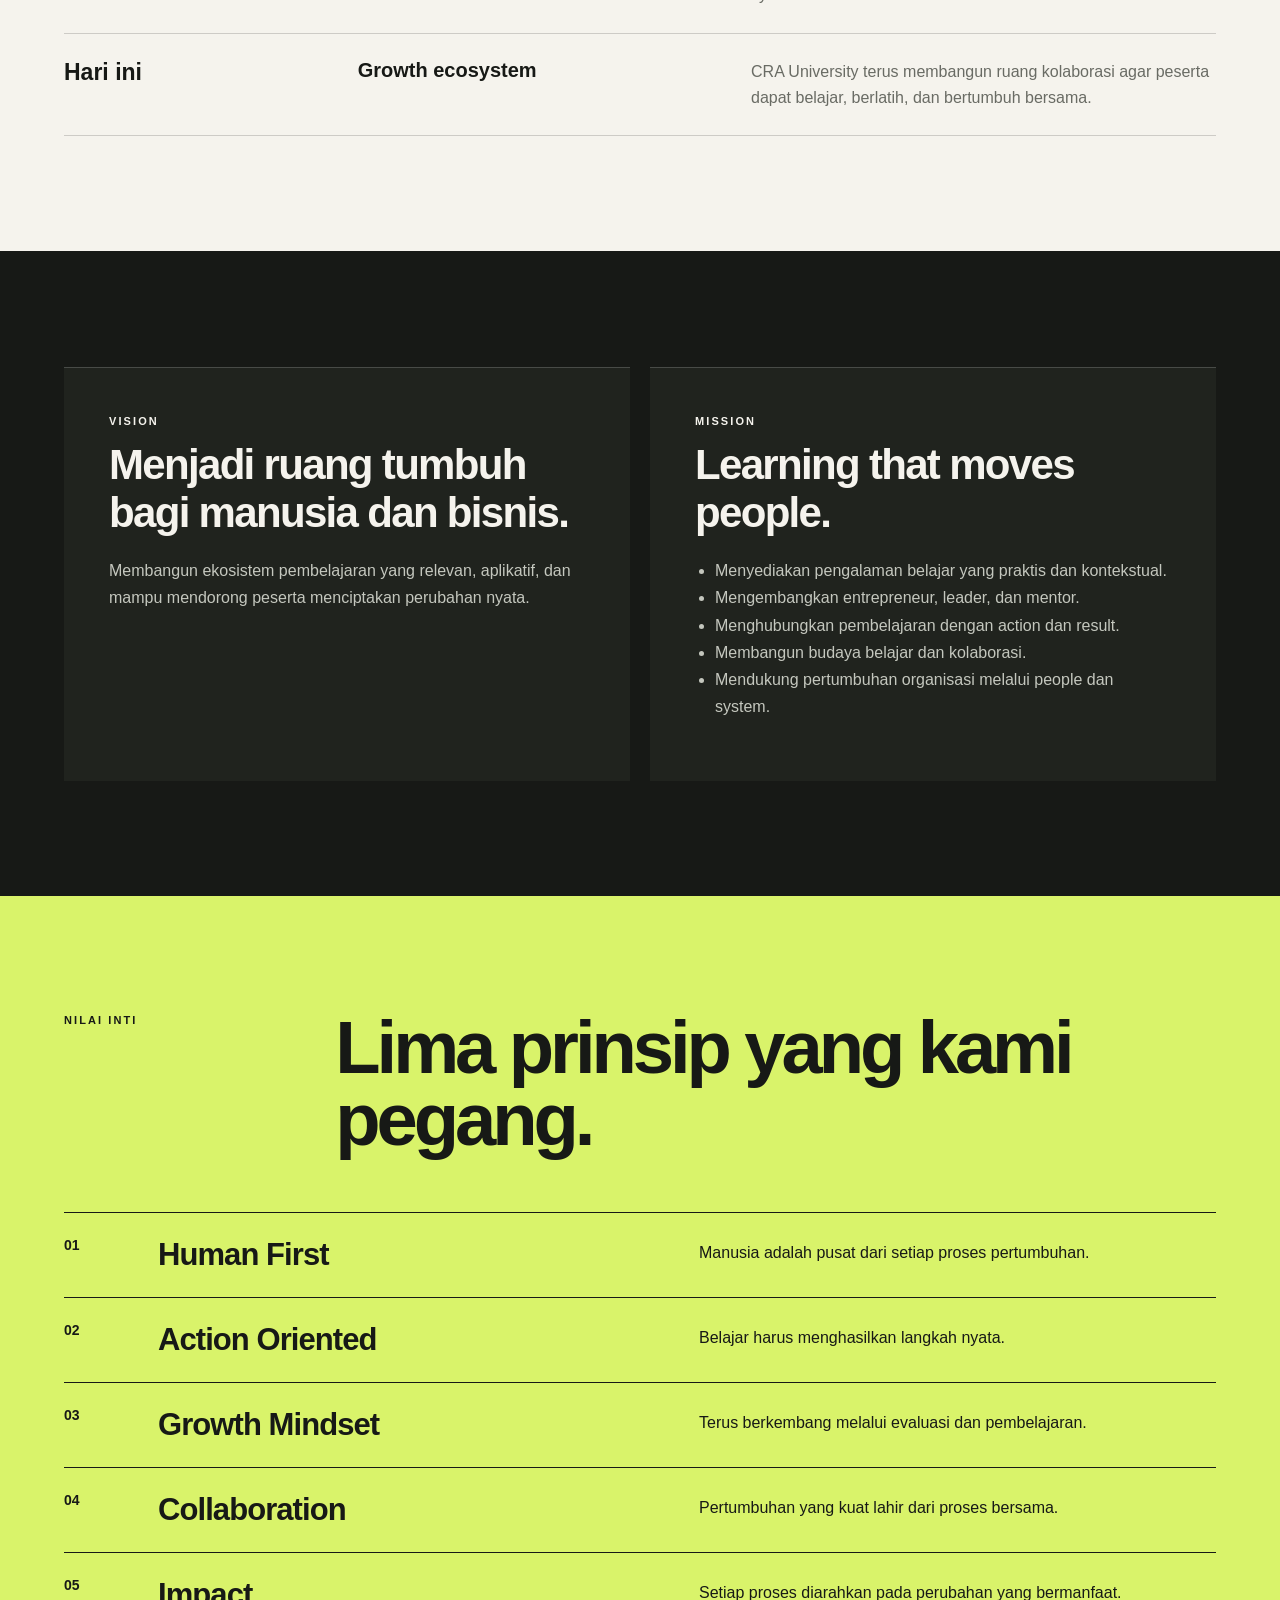
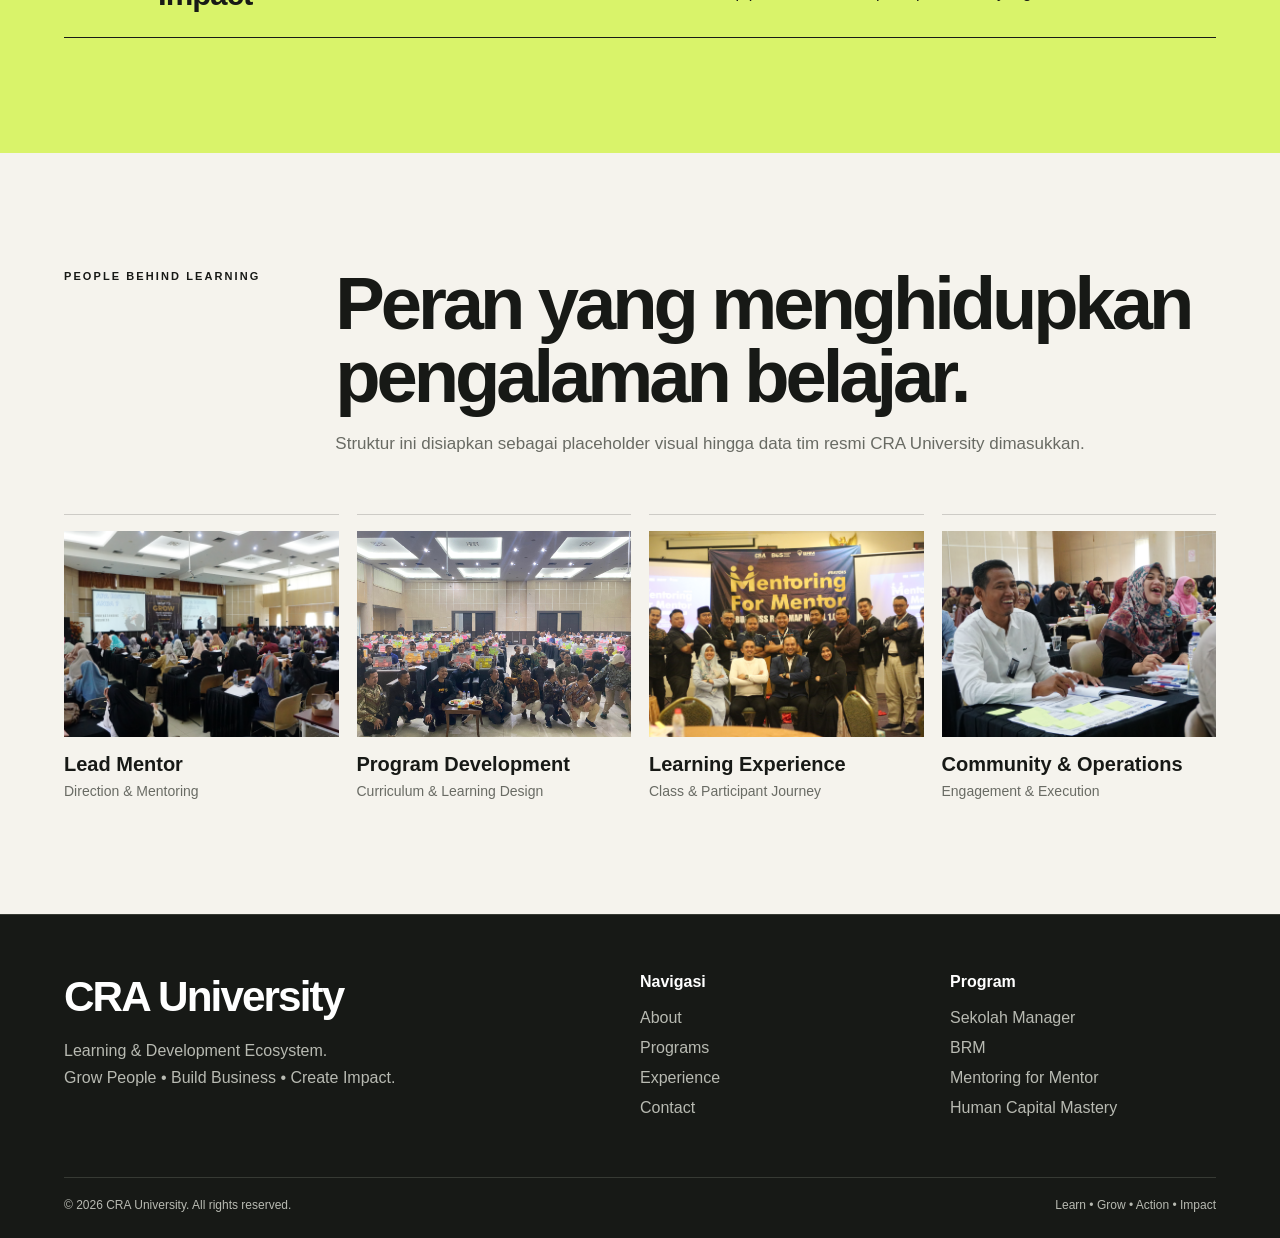
==== commit db00456b: "update" ====
--- a/about.html
+++ b/about.html
@@ -10,9 +10,9 @@
   </head>
   <body>
     <a class="skip-link" href="#main">Lewati ke konten</a>
-    <nav class="site-nav dark-text" aria-label="Navigasi utama">
+    <nav class="site-nav" aria-label="Navigasi utama">
       <div class="wrap nav-inner">
-        <a class="logo" href="index.html" aria-label="CRA University, beranda">CRA <span>University</span></a>
+        <a class="logo" href="index.html" aria-label="CRA University, beranda">CRA<span>University</span></a>
         <div class="nav-links" id="primary-navigation">
           <a href="index.html">Home</a>
           <a href="about.html" aria-current="page">About</a>
@@ -25,6 +25,7 @@
     </nav>
 
     <header class="page-hero">
+      <img class="hero-bg" src="assets/ASSET CRA/04. Halaman about/BRM GROW.JPG" alt="" fetchpriority="high">
       <div class="wrap">
         <div class="kicker">Tentang Kami</div>
         <h1>Kami membangun manusia yang <em>siap bertumbuh</em> dan menciptakan impact.</h1>
@@ -36,7 +37,7 @@
       <section class="section">
         <div class="wrap">
           <div class="story-grid reveal">
-            <img src="assets/about-team.jpg" alt="Peserta CRA University belajar dan berkolaborasi" loading="lazy">
+            <img src="assets/ASSET CRA/03. Our story halaman about/DSC00991.JPG" alt="Peserta CRA University belajar dan berkolaborasi" loading="lazy">
             <div class="copy">
               <div class="kicker">Our Story</div>
               <h2 class="display-title">Dimulai dari keyakinan sederhana.</h2>
@@ -114,10 +115,10 @@
             </div>
           </div>
           <div class="people-grid reveal">
-            <article class="person"><div class="person-visual" aria-hidden="true"></div><h3>Lead Mentor</h3><p>Direction &amp; Mentoring</p></article>
-            <article class="person"><div class="person-visual" aria-hidden="true"></div><h3>Program Development</h3><p>Curriculum &amp; Learning Design</p></article>
-            <article class="person"><div class="person-visual" aria-hidden="true"></div><h3>Learning Experience</h3><p>Class &amp; Participant Journey</p></article>
-            <article class="person"><div class="person-visual" aria-hidden="true"></div><h3>Community &amp; Operations</h3><p>Engagement &amp; Execution</p></article>
+            <article class="person"><div class="person-visual"><img src="assets/ASSET CRA/04. Halaman about/BUSHINESS GRW CLASS.JPG" alt="Peserta mengikuti kelas pengembangan bisnis" loading="lazy"></div><h3>Lead Mentor</h3><p>Direction &amp; Mentoring</p></article>
+            <article class="person"><div class="person-visual"><img src="assets/ASSET CRA/04. Halaman about/IMG_4872.JPG" alt="Suasana program pembelajaran CRA University" loading="lazy"></div><h3>Program Development</h3><p>Curriculum &amp; Learning Design</p></article>
+            <article class="person"><div class="person-visual"><img src="assets/ASSET CRA/04. Halaman about/MFM1.JPG" alt="Peserta belajar dalam sesi mentoring" loading="lazy"></div><h3>Learning Experience</h3><p>Class &amp; Participant Journey</p></article>
+            <article class="person"><div class="person-visual"><img src="assets/ASSET CRA/04. Halaman about/PENGALAMAN.JPG" alt="Peserta berkolaborasi dalam kegiatan CRA University" loading="lazy"></div><h3>Community &amp; Operations</h3><p>Engagement &amp; Execution</p></article>
           </div>
         </div>
       </section>
--- a/css/style.css
+++ b/css/style.css
@@ -6,7 +6,7 @@
   --muted: #696b64;
   --line: rgba(23, 25, 22, 0.18);
   --dark-line: rgba(255, 255, 255, 0.18);
-  --content-width: 1400px;
+  --content-width: 1320px;
 }
 
 * {
@@ -78,7 +78,7 @@
 }
 
 .wrap {
-  width: min(92vw, var(--content-width));
+  width: min(90vw, var(--content-width));
   margin-inline: auto;
 }
 
@@ -88,10 +88,6 @@
   inset: 0 0 auto;
   padding: 26px 0;
   color: #fff;
-}
-
-.site-nav.dark-text {
-  color: var(--ink);
 }
 
 .nav-inner,
@@ -186,8 +182,7 @@
 .hero-content {
   position: relative;
   z-index: 1;
-  width: 100%;
-  padding-inline: clamp(20px, 4vw, 64px);
+  width: min(90vw, var(--content-width));
   padding-block: 170px 72px;
 }
 
@@ -588,13 +583,38 @@
 }
 
 .page-hero {
+  position: relative;
+  display: flex;
+  min-height: min(720px, 90svh);
+  align-items: center;
+  overflow: hidden;
   padding: 185px 0 75px;
-  background: var(--paper);
+  background: #20231e;
+  color: #fff;
+}
+
+.page-hero .hero-bg {
+  z-index: 0;
+}
+
+.page-hero::after {
+  position: absolute;
+  z-index: 1;
+  inset: 0;
+  background: linear-gradient(90deg, rgba(10, 12, 10, 0.78), rgba(10, 12, 10, 0.36) 58%, rgba(10, 12, 10, 0.1)),
+    linear-gradient(0deg, rgba(10, 12, 10, 0.48), transparent 65%);
+  content: "";
+}
+
+.page-hero .wrap {
+  position: relative;
+  z-index: 2;
+  width: min(90vw, var(--content-width));
 }
 
 .page-hero h1 {
   max-width: 1180px;
-  color: var(--ink);
+  color: #fff;
   font-size: clamp(52px, 7vw, 98px);
   line-height: 0.98;
 }
@@ -602,7 +622,7 @@
 .page-hero p {
   max-width: 900px;
   margin: 0;
-  color: var(--muted);
+  color: rgba(255, 255, 255, 0.82);
   font-size: 18px;
   line-height: 1.7;
 }
@@ -704,31 +724,17 @@
 .person-visual {
   position: relative;
   overflow: hidden;
-  aspect-ratio: 4 / 5;
+  aspect-ratio: 4 / 3;
   margin-bottom: 16px;
   background: #252822;
 }
 
-.person-visual::before {
-  position: absolute;
-  top: -30%;
-  right: -35%;
-  width: 75%;
-  height: 75%;
-  border-radius: 50%;
-  background: var(--lime);
-  content: "";
-}
-
-.person-visual::after {
-  position: absolute;
-  bottom: -12%;
-  left: 22%;
-  width: 55%;
-  height: 65%;
-  border-radius: 45% 45% 10% 10%;
-  background: var(--paper);
-  content: "";
+.person-visual img {
+  display: block;
+  width: 100%;
+  height: 100%;
+  object-fit: cover;
+  object-position: center;
 }
 
 .person h3 {
@@ -1017,7 +1023,7 @@
 
 @media (max-width: 900px) {
   .wrap {
-    width: min(88vw, var(--content-width));
+    width: min(90vw, var(--content-width));
   }
 
   .site-nav {
@@ -1030,10 +1036,6 @@
     background: rgba(22, 24, 21, 0.38);
     backdrop-filter: blur(10px);
     -webkit-backdrop-filter: blur(10px);
-  }
-
-  .site-nav.dark-text {
-    background: rgba(245, 243, 237, 0.8);
   }
 
   .nav-links {
@@ -1205,12 +1207,16 @@
     width: min(88vw, var(--content-width));
   }
 
+  .page-hero .wrap {
+    width: min(88vw, var(--content-width));
+  }
+
   .logo {
     font-size: 21px;
   }
 
   .hero-content {
-    padding-inline: 0;
+    width: min(88vw, var(--content-width));
     padding-block: 135px 42px;
   }
 
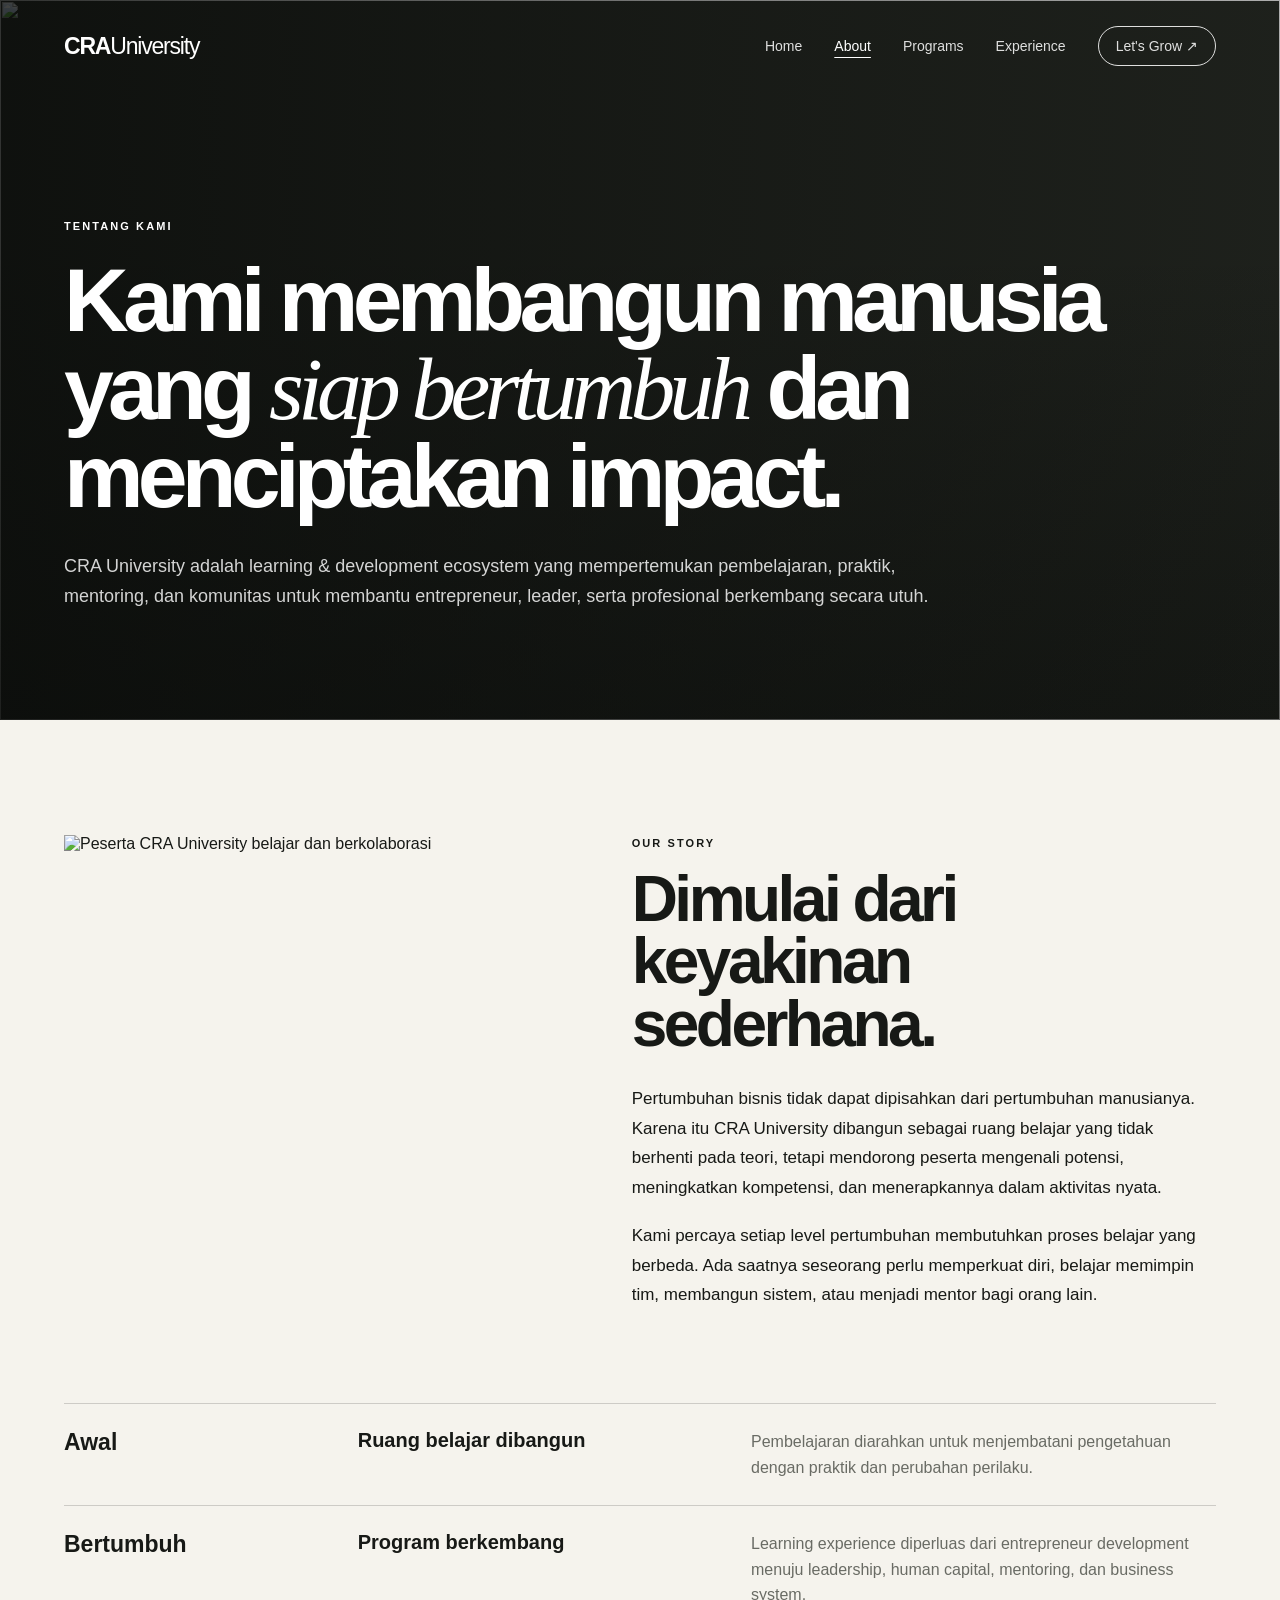
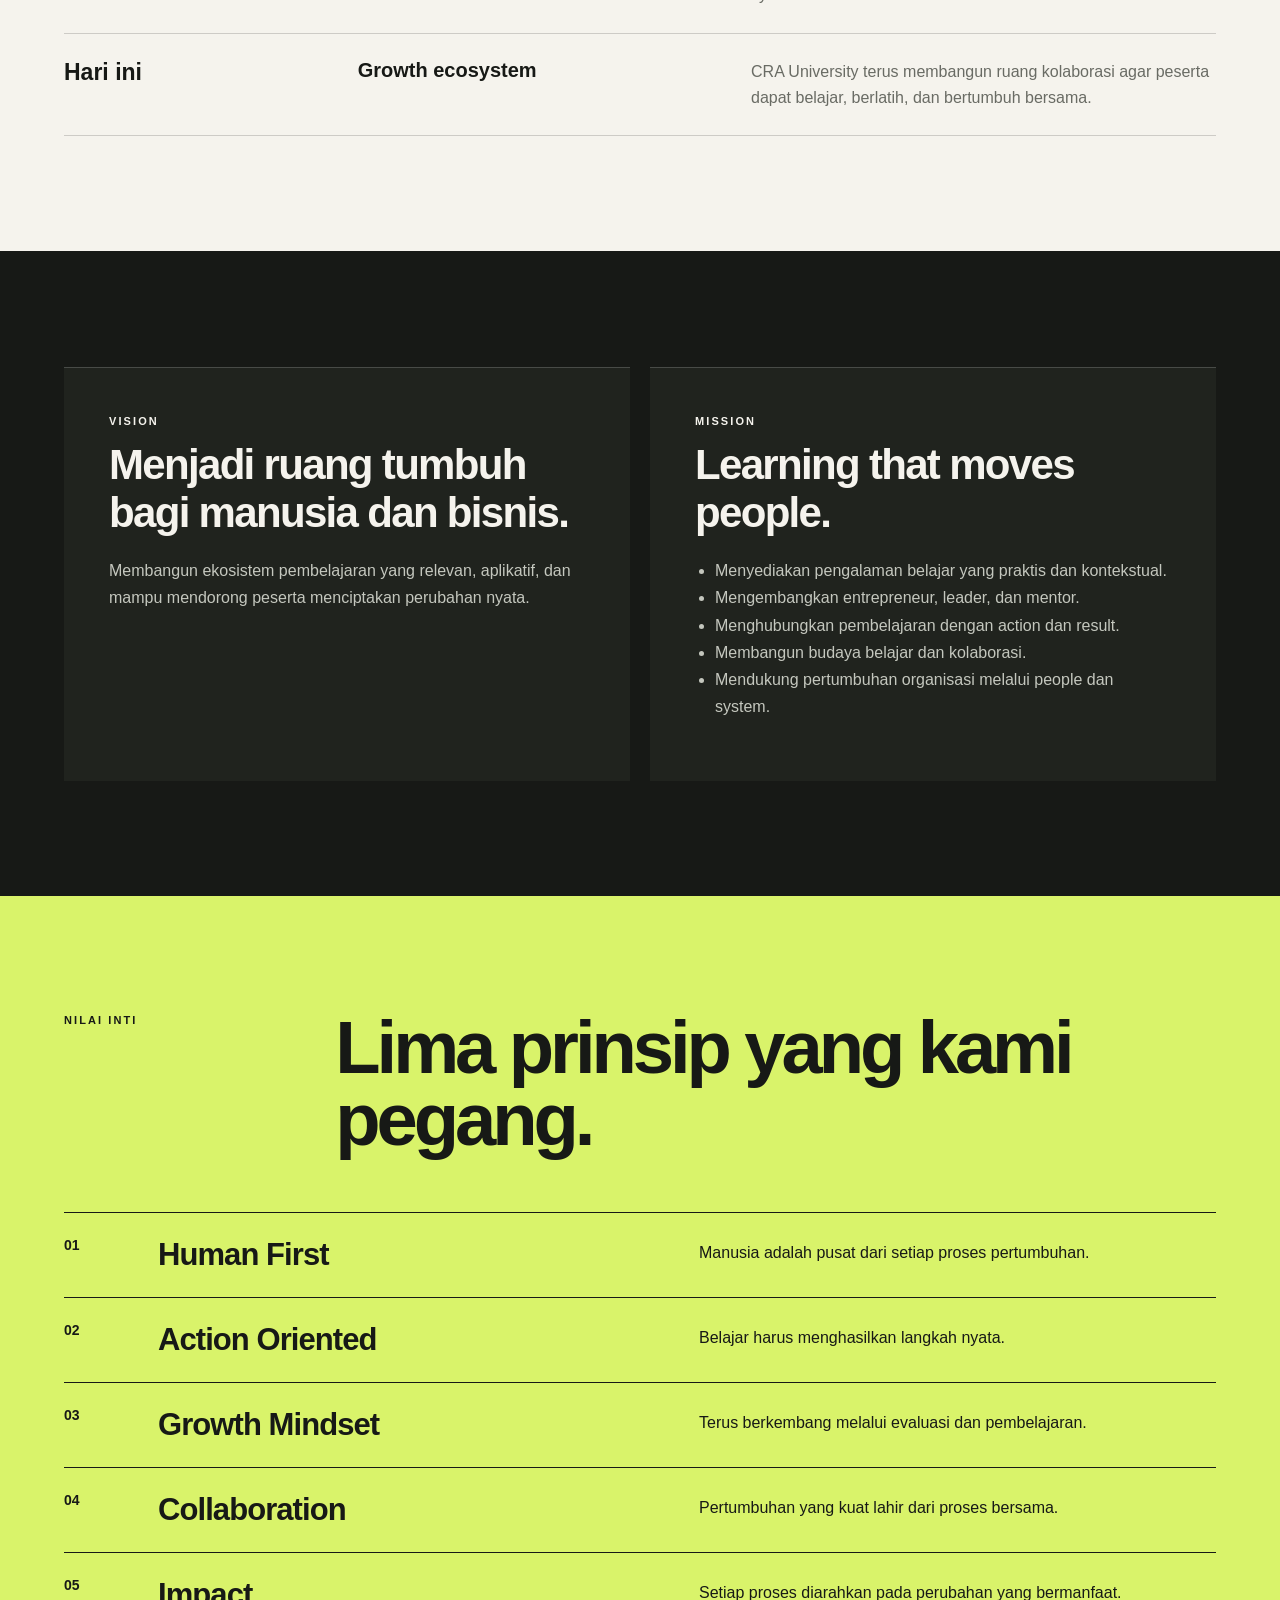
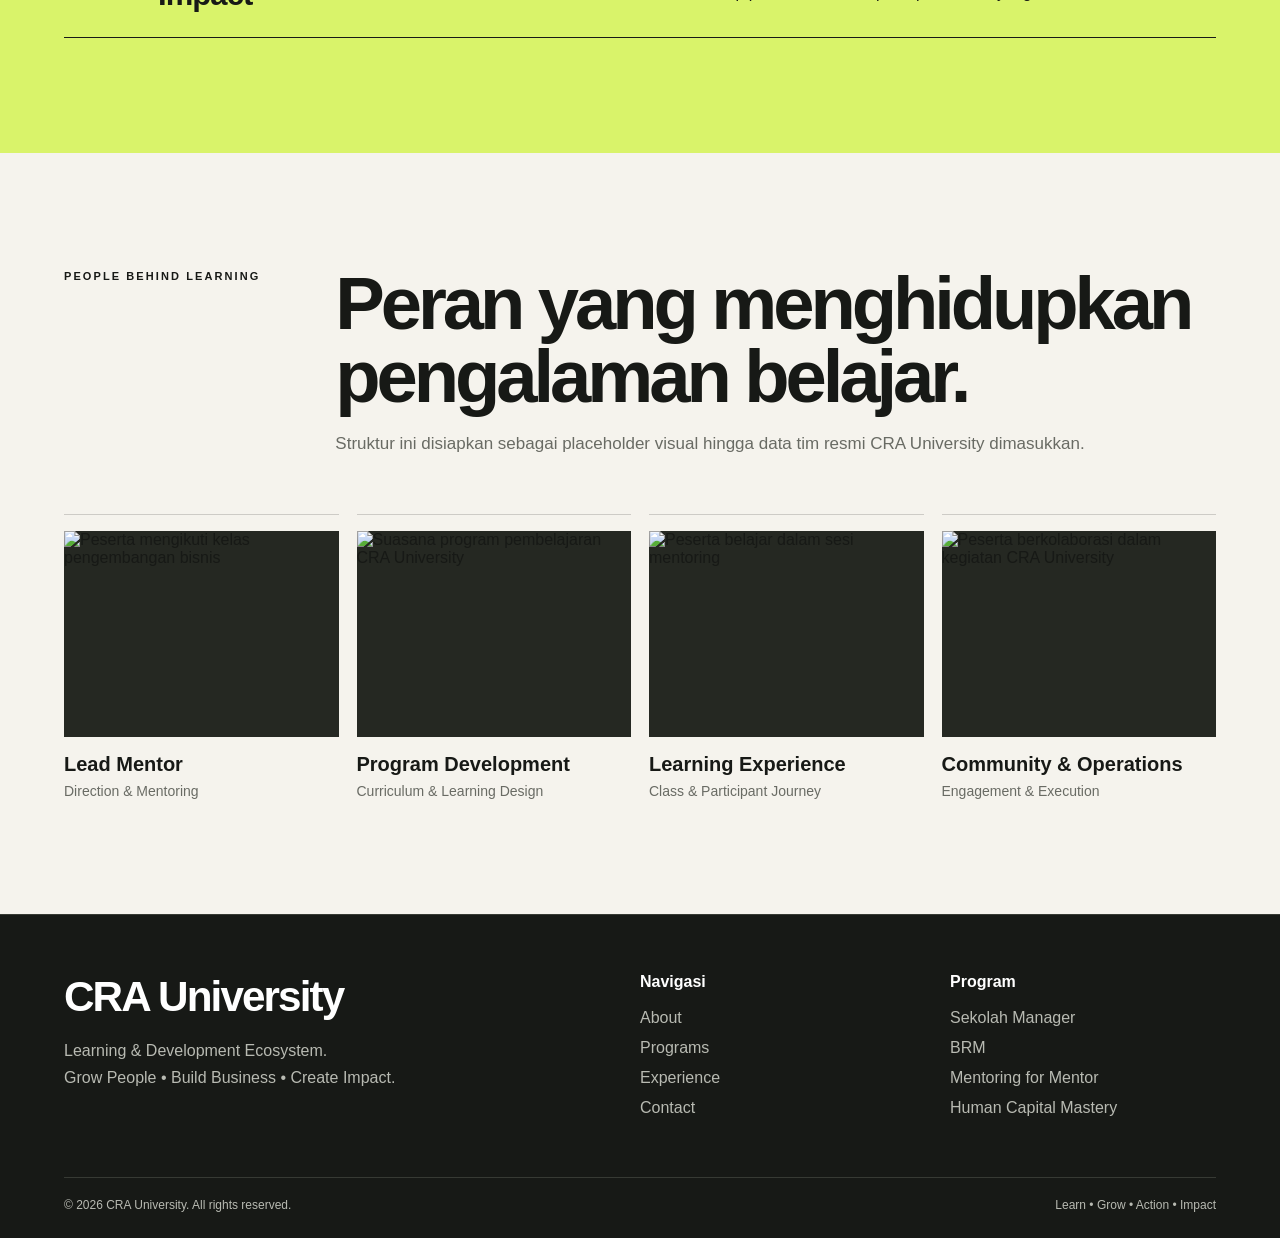
==== commit 6ca472b1: "update" ====
--- a/about.html
+++ b/about.html
@@ -25,7 +25,7 @@
     </nav>
 
     <header class="page-hero">
-      <img class="hero-bg" src="assets/ASSET CRA/04. Halaman about/BRM GROW.JPG" alt="" fetchpriority="high">
+      <img class="hero-bg" src="https://cdn.phototourl.com/member/2026-10-28-a14c745a-823c-49e2-b112-bb63c06df834.jpg" alt="" fetchpriority="high">
       <div class="wrap">
         <div class="kicker">Tentang Kami</div>
         <h1>Kami membangun manusia yang <em>siap bertumbuh</em> dan menciptakan impact.</h1>
@@ -37,7 +37,7 @@
       <section class="section">
         <div class="wrap">
           <div class="story-grid reveal">
-            <img src="assets/ASSET CRA/03. Our story halaman about/DSC00991.JPG" alt="Peserta CRA University belajar dan berkolaborasi" loading="lazy">
+            <img src="https://cdn.phototourl.com/member/2026-10-28-598b635e-6164-495e-b121-6b29ad046673.jpg" alt="Peserta CRA University belajar dan berkolaborasi" loading="lazy">
             <div class="copy">
               <div class="kicker">Our Story</div>
               <h2 class="display-title">Dimulai dari keyakinan sederhana.</h2>
@@ -115,10 +115,10 @@
             </div>
           </div>
           <div class="people-grid reveal">
-            <article class="person"><div class="person-visual"><img src="assets/ASSET CRA/04. Halaman about/BUSHINESS GRW CLASS.JPG" alt="Peserta mengikuti kelas pengembangan bisnis" loading="lazy"></div><h3>Lead Mentor</h3><p>Direction &amp; Mentoring</p></article>
-            <article class="person"><div class="person-visual"><img src="assets/ASSET CRA/04. Halaman about/IMG_4872.JPG" alt="Suasana program pembelajaran CRA University" loading="lazy"></div><h3>Program Development</h3><p>Curriculum &amp; Learning Design</p></article>
-            <article class="person"><div class="person-visual"><img src="assets/ASSET CRA/04. Halaman about/MFM1.JPG" alt="Peserta belajar dalam sesi mentoring" loading="lazy"></div><h3>Learning Experience</h3><p>Class &amp; Participant Journey</p></article>
-            <article class="person"><div class="person-visual"><img src="assets/ASSET CRA/04. Halaman about/PENGALAMAN.JPG" alt="Peserta berkolaborasi dalam kegiatan CRA University" loading="lazy"></div><h3>Community &amp; Operations</h3><p>Engagement &amp; Execution</p></article>
+            <article class="person"><div class="person-visual"><img src="https://cdn.phototourl.com/member/2026-10-28-19590d9e-6ba8-4f89-9953-56306399336d.jpg" alt="Peserta mengikuti kelas pengembangan bisnis" loading="lazy"></div><h3>Lead Mentor</h3><p>Direction &amp; Mentoring</p></article>
+            <article class="person"><div class="person-visual"><img src="https://cdn.phototourl.com/member/2026-10-28-9525771e-48fd-4b45-a031-918b7cbb5f0f.jpg" alt="Suasana program pembelajaran CRA University" loading="lazy"></div><h3>Program Development</h3><p>Curriculum &amp; Learning Design</p></article>
+            <article class="person"><div class="person-visual"><img src="https://cdn.phototourl.com/member/2026-10-28-7a84d86d-0166-448d-8475-ee7ddb8bf1b1.jpg" alt="Peserta belajar dalam sesi mentoring" loading="lazy"></div><h3>Learning Experience</h3><p>Class &amp; Participant Journey</p></article>
+            <article class="person"><div class="person-visual"><img src="https://cdn.phototourl.com/member/2026-10-28-ef2be819-4ddf-46d7-aec9-7d116a523af5.jpg" alt="Peserta berkolaborasi dalam kegiatan CRA University" loading="lazy"></div><h3>Community &amp; Operations</h3><p>Engagement &amp; Execution</p></article>
           </div>
         </div>
       </section>
